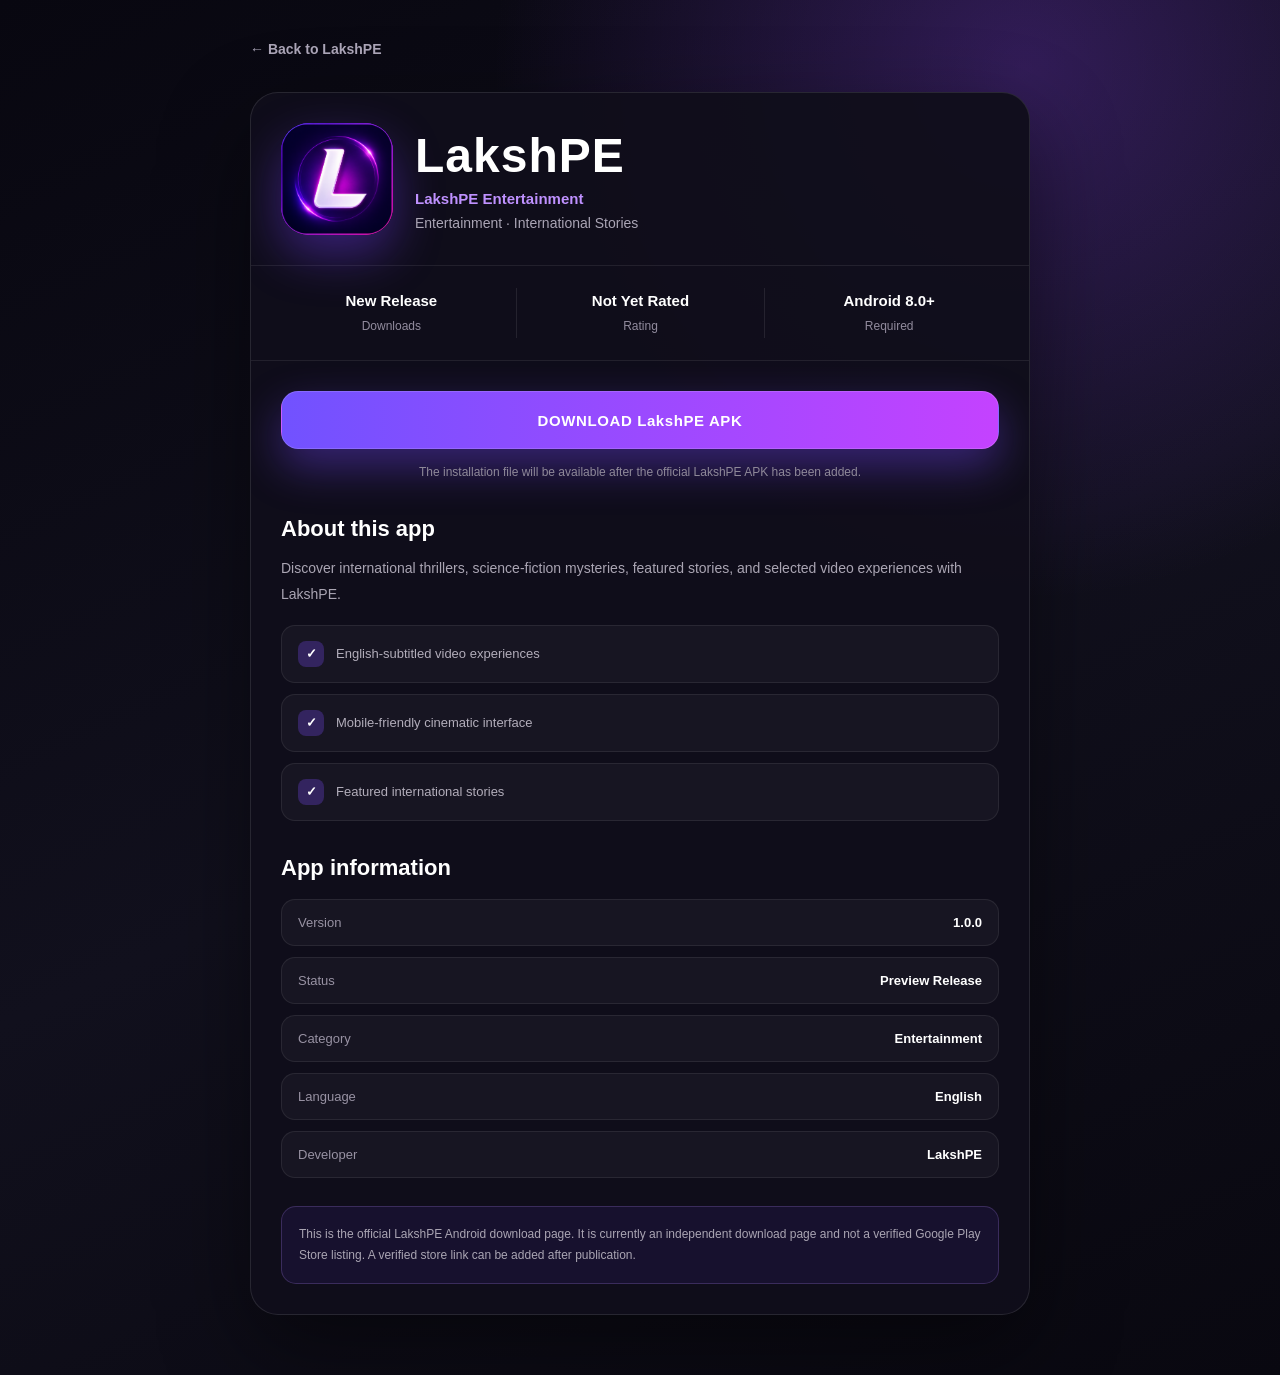
==== download.html @ 7cc82953 "Publish LakshPE website" ====
<!doctype html>
<html lang="en">
  <head>
    <meta charset="UTF-8" />

    <meta
      name="viewport"
      content="width=device-width, initial-scale=1.0"
    />

    <meta
      name="description"
      content="Download the official LakshPE Android application."
    />

    <meta name="theme-color" content="#090713" />

    <title>Download LakshPE for Android</title>

    <style>
      :root {
        font-family:
          Arial,
          Helvetica,
          sans-serif;
        color: #ffffff;
        background: #080710;
      }

      * {
        box-sizing: border-box;
        margin: 0;
        padding: 0;
      }

      body {
        min-width: 320px;
        min-height: 100vh;
        padding: 28px 16px 60px;
        background:
          radial-gradient(
            circle at 80% 5%,
            rgba(146, 71, 255, 0.28),
            transparent 32%
          ),
          linear-gradient(
            155deg,
            #080710,
            #11101d 52%,
            #090810
          );
      }

      a {
        color: inherit;
        text-decoration: none;
      }

      .store-page {
        width: min(780px, 100%);
        margin: 0 auto;
      }

      .back-link {
        min-height: 42px;
        margin-bottom: 22px;
        display: inline-flex;
        align-items: center;
        gap: 8px;
        color: #aaa4b6;
        font-size: 14px;
        font-weight: 700;
      }

      .back-link:hover {
        color: #ffffff;
      }

      .app-card {
        overflow: hidden;
        border: 1px solid rgba(255, 255, 255, 0.1);
        border-radius: 28px;
        background: rgba(16, 14, 27, 0.95);
        box-shadow: 0 34px 90px rgba(0, 0, 0, 0.45);
      }

      .app-header {
        padding: 30px;
        display: flex;
        align-items: center;
        gap: 22px;
      }
      .app-icon {
        width: 112px;
        height: 112px;
        flex: 0 0 auto;
        display: flex;
        align-items: center;
        justify-content: center;
        border-radius: 28px;
        color: #ffffff;
        background:
          linear-gradient(
            140deg,
            #5123df,
            #a52dff 55%,
            #ff3d92
          );
        box-shadow: 0 20px 48px rgba(117, 61, 255, 0.4);
        font-size: 58px;
        font-weight: 900;
        font-style: italic;
      }

      .app-name {
        font-size: clamp(32px, 7vw, 48px);
        letter-spacing: 1px;
      }

      .developer {
        margin-top: 7px;
        color: #bf91ff;
        font-size: 15px;
        font-weight: 800;
      }

      .category {
        margin-top: 8px;
        color: #aaa5b5;
        font-size: 14px;
      }

      .app-stats {
        padding: 22px 16px;
        display: grid;
        grid-template-columns: repeat(3, 1fr);
        border-top: 1px solid rgba(255, 255, 255, 0.08);
        border-bottom: 1px solid rgba(255, 255, 255, 0.08);
      }

      .stat {
        padding: 4px 12px;
        text-align: center;
      }

      .stat + .stat {
        border-left: 1px solid rgba(255, 255, 255, 0.09);
      }

      .stat strong {
        display: block;
        margin-bottom: 7px;
        font-size: 15px;
      }

      .stat span {
        color: #928c9e;
        font-size: 12px;
      }

      .app-content {
        padding: 30px;
      }

      .download-button {
        min-height: 58px;
        width: 100%;
        display: flex;
        align-items: center;
        justify-content: center;
        border: 1px solid rgba(255, 255, 255, 0.14);
        border-radius: 17px;
        color: #ffffff;
        background:
          linear-gradient(
            90deg,
            #7152ff,
            #c442ff
          );
        box-shadow: 0 18px 44px rgba(118, 69, 255, 0.4);
        font-size: 15px;
        font-weight: 900;
        letter-spacing: 0.6px;
        transition:
          transform 0.2s ease,
          box-shadow 0.2s ease;
      }

      .download-button:hover {
        transform: translateY(-2px);
        box-shadow: 0 23px 52px rgba(118, 69, 255, 0.54);
      }

      .download-note {
        margin-top: 13px;
        color: #8f8999;
        font-size: 12px;
        line-height: 1.7;
        text-align: center;
      }

      .section {
        margin-top: 34px;
      }

      .section h2 {
        margin-bottom: 14px;
        font-size: 22px;
      }

      .section p {
        color: #aaa5b3;
        font-size: 14px;
        line-height: 1.8;
      }

      .feature-list {
        margin-top: 18px;
        display: grid;
        gap: 11px;
      }

      .feature {
        padding: 15px 16px;
        display: flex;
        align-items: center;
        gap: 12px;
        border: 1px solid rgba(255, 255, 255, 0.08);
        border-radius: 14px;
        background: rgba(255, 255, 255, 0.035);
        color: #b2adba;
        font-size: 13px;
      }

      .feature-mark {
        width: 26px;
        height: 26px;
        flex: 0 0 auto;
        display: flex;
        align-items: center;
        justify-content: center;
        border-radius: 8px;
        color: #ffffff;
        background: rgba(126, 76, 255, 0.28);
        font-weight: 900;
      }

      .information {
        margin-top: 18px;
        display: grid;
        gap: 11px;
      }

      .information-row {
        padding: 15px 16px;
        display: flex;
        align-items: center;
        justify-content: space-between;
        gap: 24px;
        border: 1px solid rgba(255, 255, 255, 0.08);
        border-radius: 14px;
        background: rgba(255, 255, 255, 0.035);
      }

      .information-row span {
        color: #9892a3;
        font-size: 13px;
      }

      .information-row strong {
        font-size: 13px;
        text-align: right;
      }

      .official-notice {
        margin-top: 28px;
        padding: 17px;
        border: 1px solid rgba(184, 135, 255, 0.22);
        border-radius: 15px;
        color: #aaa5b3;
        background: rgba(117, 74, 255, 0.09);
        font-size: 12px;
        line-height: 1.75;
      }

      @media (max-width: 560px) {
        body {
          padding: 18px 11px 40px;
        }

        .app-header {
          padding: 22px 18px;
          align-items: flex-start;
        }

        .app-icon {
          width: 84px;
          height: 84px;
          border-radius: 22px;
          font-size: 43px;
        }

        .app-name {
          font-size: 29px;
        }

        .developer {
          font-size: 13px;
        }

        .category {
          font-size: 12px;
          line-height: 1.5;
        }

        .app-stats {
          padding: 18px 4px;
        }

        .stat {
          padding: 3px 6px;
        }

        .stat strong {
          font-size: 12px;
          line-height: 1.4;
        }

        .stat span {
          font-size: 10px;
        }

        .app-content {
          padding: 23px 18px;
        }

        .information-row {
          align-items: flex-start;
        }
      }
    </style>
  </head>

  <body>
    <main class="store-page">
      <a class="back-link" href="/">
        ← Back to LakshPE
      </a>

      <article class="app-card">
        <header class="app-header">
<div class="app-icon" aria-hidden="true">
  <img
    src="/assets/lakshpe-icon.png"
    alt=""
    style="display: block; width: 100%; height: 100%; object-fit: cover; border-radius: inherit;"
  />
</div>

<div>
  <h1 class="app-name">LakshPE</h1>
            <p class="developer">
              LakshPE Entertainment
            </p>

            <p class="category">
              Entertainment · International Stories
            </p>
          </div>
        </header>

        <section class="app-stats">
          <div class="stat">
            <strong>New Release</strong>
            <span>Downloads</span>
          </div>

          <div class="stat">
            <strong>Not Yet Rated</strong>
            <span>Rating</span>
          </div>

          <div class="stat">
            <strong>Android 8.0+</strong>
            <span>Required</span>
          </div>
        </section>

        <div class="app-content">
          <a
            class="download-button"
href="https://github.com/iqq76359-ship-it/lakshpe-downloads/releases/download/v1.0.0/LakshPE-v1.0.0-release.apk"
            download
          >
            DOWNLOAD LakshPE APK
          </a>

          <p class="download-note">
            The installation file will be available after the
            official LakshPE APK has been added.
          </p>

          <section class="section">
            <h2>About this app</h2>

            <p>
              Discover international thrillers, science-fiction
              mysteries, featured stories, and selected video
              experiences with LakshPE.
            </p>

            <div class="feature-list">
              <div class="feature">
                <span class="feature-mark">✓</span>
                English-subtitled video experiences
              </div>

              <div class="feature">
                <span class="feature-mark">✓</span>
                Mobile-friendly cinematic interface
              </div>

              <div class="feature">
                <span class="feature-mark">✓</span>
                Featured international stories
              </div>
            </div>
          </section>

          <section class="section">
            <h2>App information</h2>

            <div class="information">
              <div class="information-row">
                <span>Version</span>
                <strong>1.0.0</strong>
              </div>

              <div class="information-row">
                <span>Status</span>
                <strong>Preview Release</strong>
              </div>

              <div class="information-row">
                <span>Category</span>
                <strong>Entertainment</strong>
              </div>

              <div class="information-row">
                <span>Language</span>
                <strong>English</strong>
              </div>

              <div class="information-row">
                <span>Developer</span>
                <strong>LakshPE</strong>
              </div>
            </div>
          </section>

          <div class="official-notice">
            This is the official LakshPE Android download page.
            It is currently an independent download page and not
            a verified Google Play Store listing. A verified store
            link can be added after publication.
          </div>
        </div>
      </article>
    </main>
  </body>
</html>
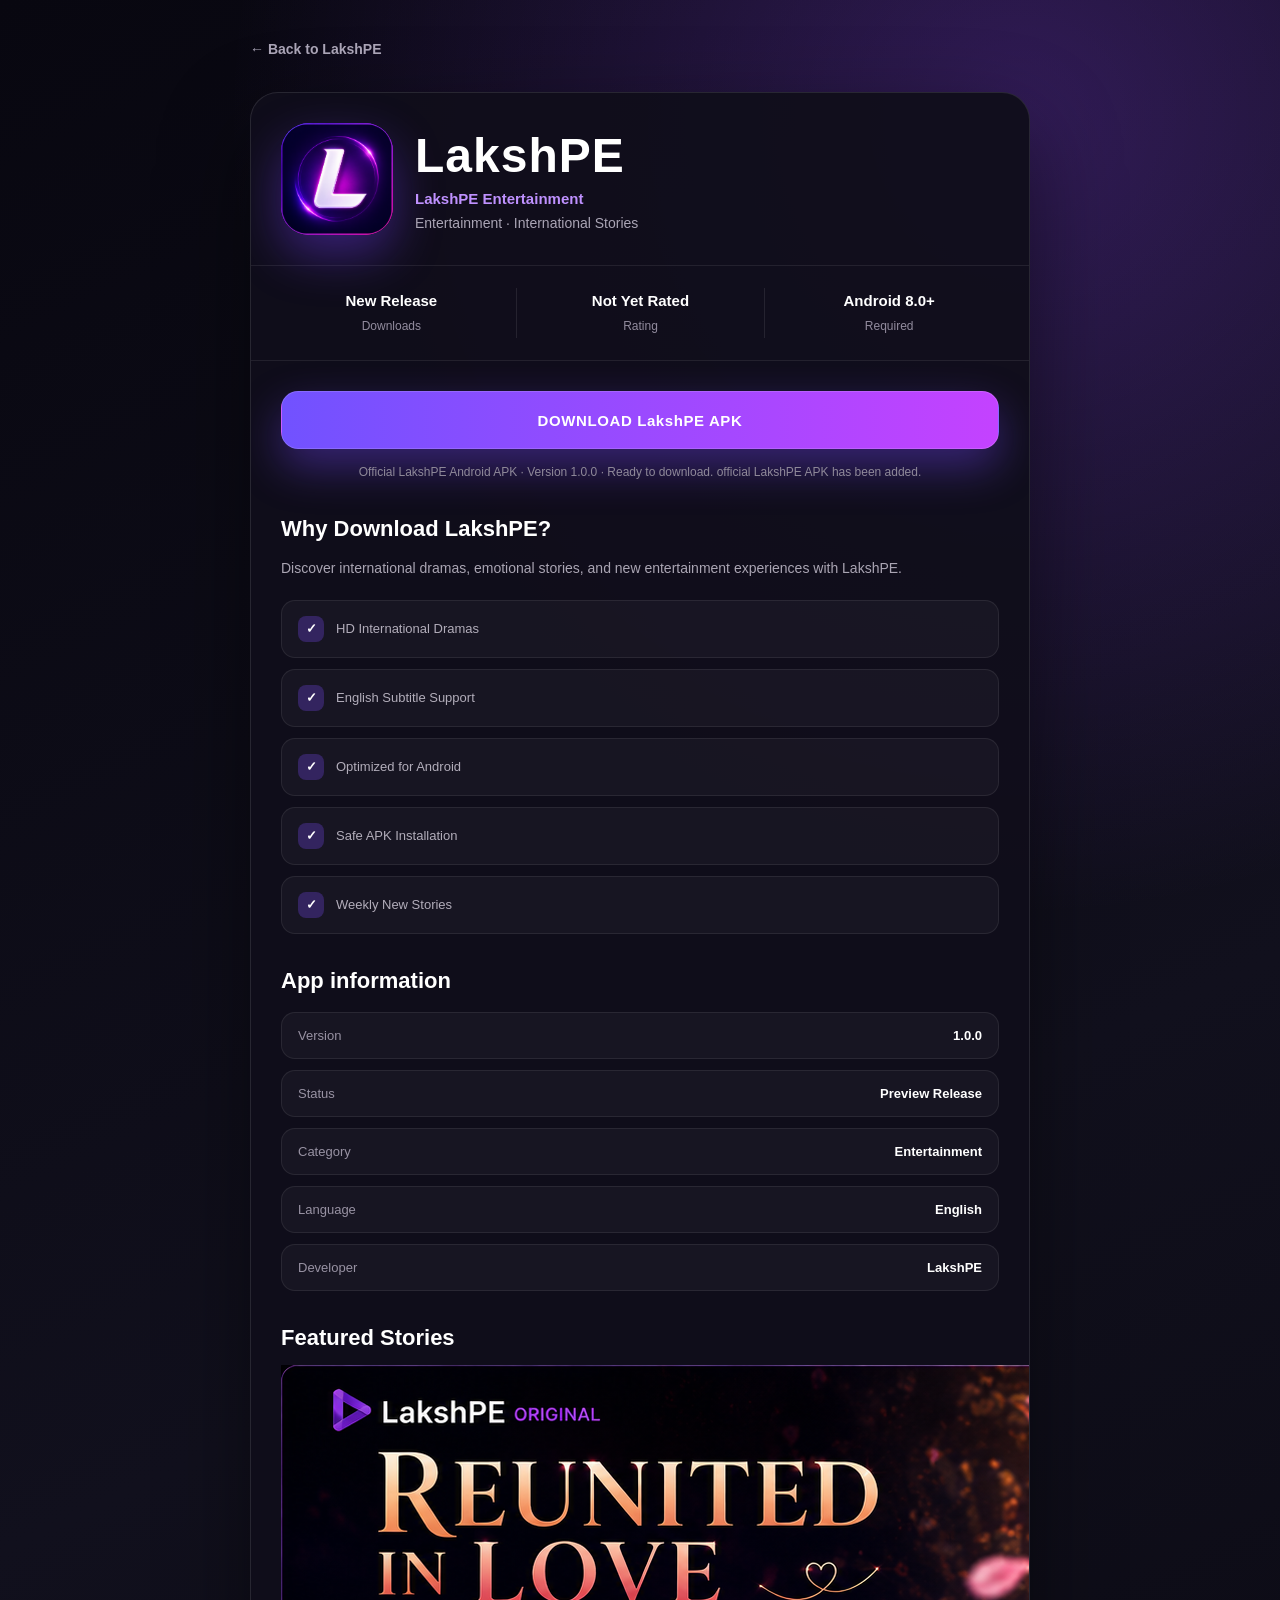
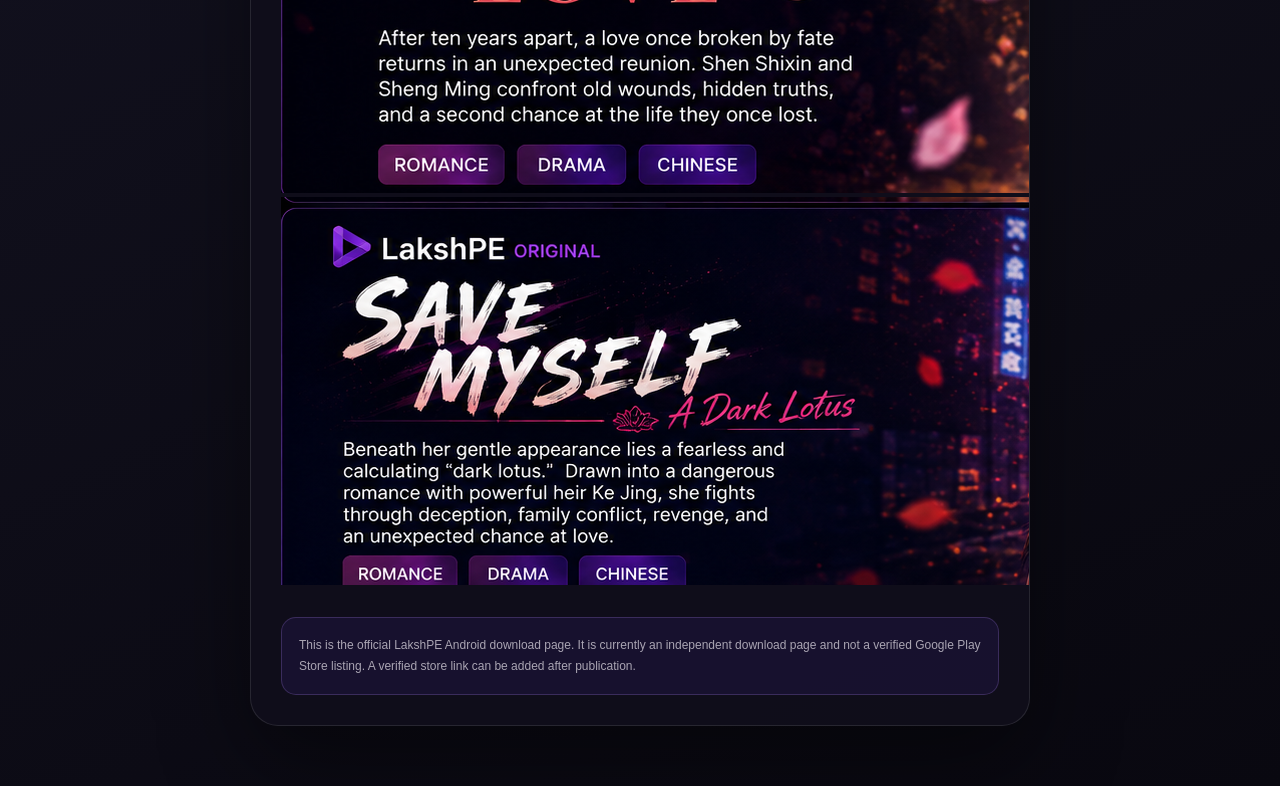
==== commit 6b223fbc: "Launch LakshPE download page and APK" ====
--- a/download.html
+++ b/download.html
@@ -215,7 +215,30 @@
       }
 
       .feature-list {
-        margin-top: 18px;
+        .featured-stories {
+  margin-top: 28px;
+}
+
+.featured-story-list {
+  margin-top: 18px;
+  display: grid;
+  gap: 16px;
+}
+
+.featured-story {
+  display: block;
+  overflow: hidden;
+  border: 1px solid rgba(151, 91, 255, 0.28);
+  border-radius: 18px;
+  background: #080a14;
+}
+
+.featured-story img {
+  width: 100%;
+  height: auto;
+  display: block;
+  object-fit: contain;
+}        margin-top: 18px;
         display: grid;
         gap: 11px;
       }
@@ -389,44 +412,52 @@
         <div class="app-content">
           <a
             class="download-button"
-href="https://github.com/iqq76359-ship-it/lakshpe-downloads/releases/download/v1.0.0/LakshPE-v1.0.0-release.apk"
-            download
+href="./downloads/LakshPE-v1.0.apk"            download
           >
             DOWNLOAD LakshPE APK
           </a>
 
           <p class="download-note">
-            The installation file will be available after the
-            official LakshPE APK has been added.
+Official LakshPE Android APK · Version 1.0.0 · Ready to download.            official LakshPE APK has been added.
           </p>
 
-          <section class="section">
-            <h2>About this app</h2>
-
-            <p>
-              Discover international thrillers, science-fiction
-              mysteries, featured stories, and selected video
-              experiences with LakshPE.
-            </p>
-
-            <div class="feature-list">
-              <div class="feature">
-                <span class="feature-mark">✓</span>
-                English-subtitled video experiences
-              </div>
-
-              <div class="feature">
-                <span class="feature-mark">✓</span>
-                Mobile-friendly cinematic interface
-              </div>
-
-              <div class="feature">
-                <span class="feature-mark">✓</span>
-                Featured international stories
-              </div>
-            </div>
-          </section>
-
+<section class="section">
+  <h2>Why Download LakshPE?</h2>
+
+  <p>
+    Discover international dramas, emotional stories,
+    and new entertainment experiences with LakshPE.
+  </p>
+
+  <div class="feature-list">
+
+    <div class="feature">
+      <span class="feature-mark">✓</span>
+      HD International Dramas
+    </div>
+
+    <div class="feature">
+      <span class="feature-mark">✓</span>
+      English Subtitle Support
+    </div>
+
+    <div class="feature">
+      <span class="feature-mark">✓</span>
+      Optimized for Android
+    </div>
+
+    <div class="feature">
+      <span class="feature-mark">✓</span>
+      Safe APK Installation
+    </div>
+
+    <div class="feature">
+      <span class="feature-mark">✓</span>
+      Weekly New Stories
+    </div>
+
+  </div>
+</section>
           <section class="section">
             <h2>App information</h2>
 
@@ -457,7 +488,27 @@
               </div>
             </div>
           </section>
-
+<section class="section featured-stories">
+  <h2>Featured Stories</h2>
+
+  <div class="featured-story-list">
+
+    <a href="../index.html" class="featured-story">
+      <img
+        src="./assets/reunited-in-love-banner.png"
+        alt="Reunited in Love - LakshPE Original"
+      />
+    </a>
+
+    <a href="../index.html" class="featured-story">
+      <img
+        src="./assets/save-myself-banner.png"
+        alt="Save Myself - LakshPE Original"
+      />
+    </a>
+
+  </div>
+</section>
           <div class="official-notice">
             This is the official LakshPE Android download page.
             It is currently an independent download page and not
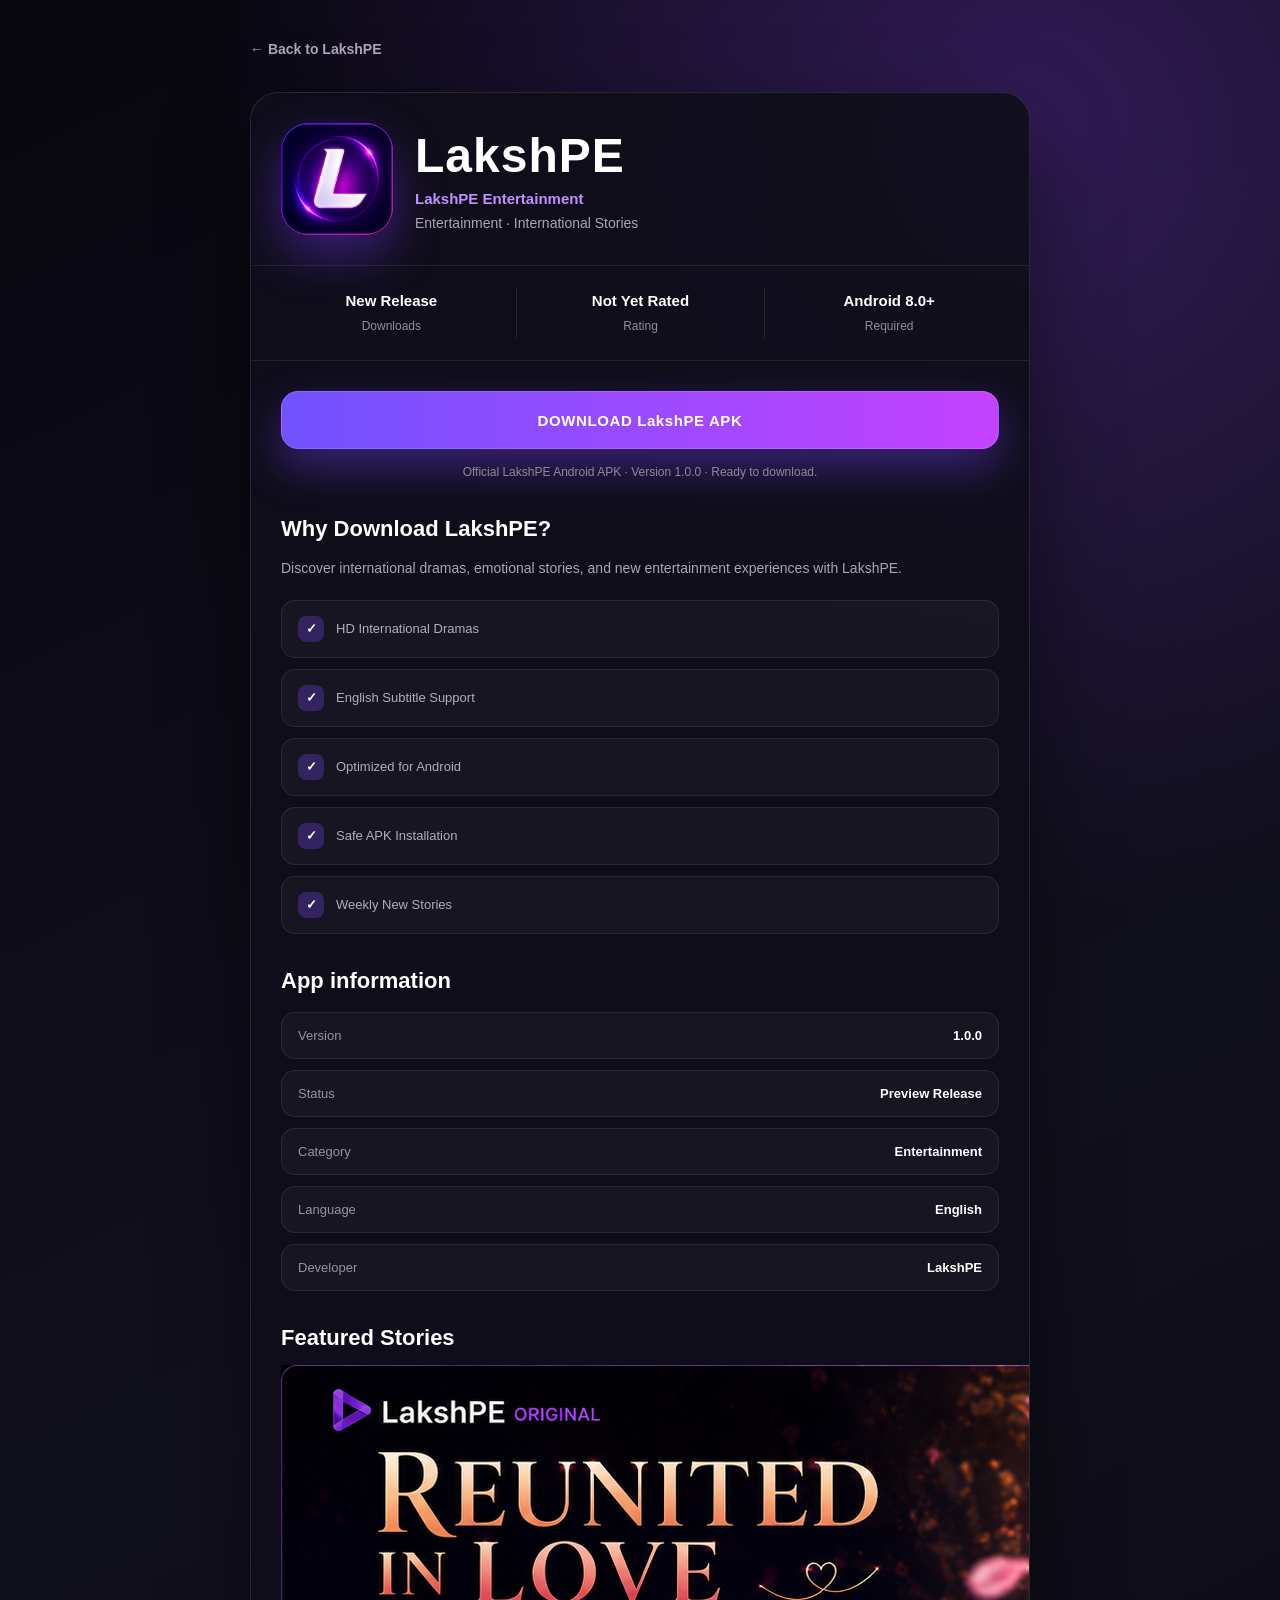
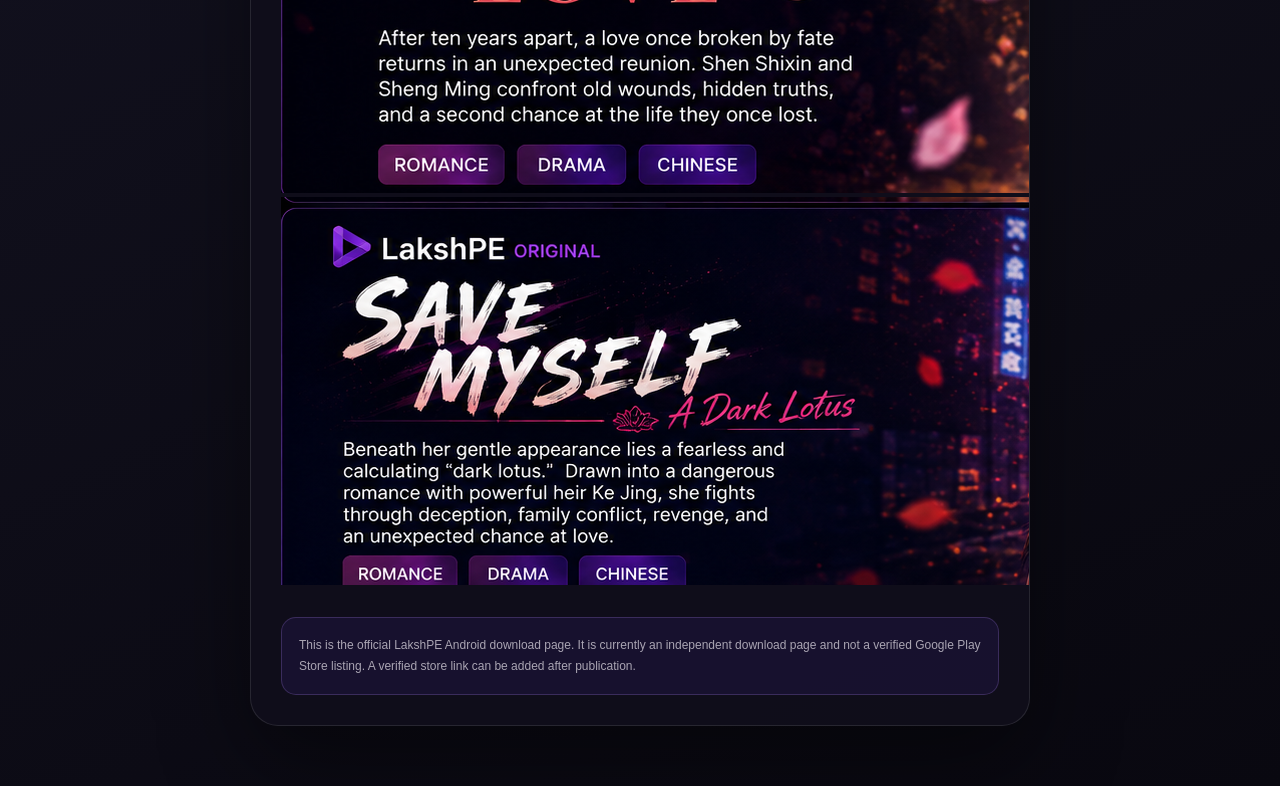
==== commit be154203: "Update APK download status text" ====
--- a/download.html
+++ b/download.html
@@ -418,8 +418,7 @@
           </a>
 
           <p class="download-note">
-Official LakshPE Android APK · Version 1.0.0 · Ready to download.            official LakshPE APK has been added.
-          </p>
+Official LakshPE Android APK · Version 1.0.0 · Ready to download.          </p>
 
 <section class="section">
   <h2>Why Download LakshPE?</h2>
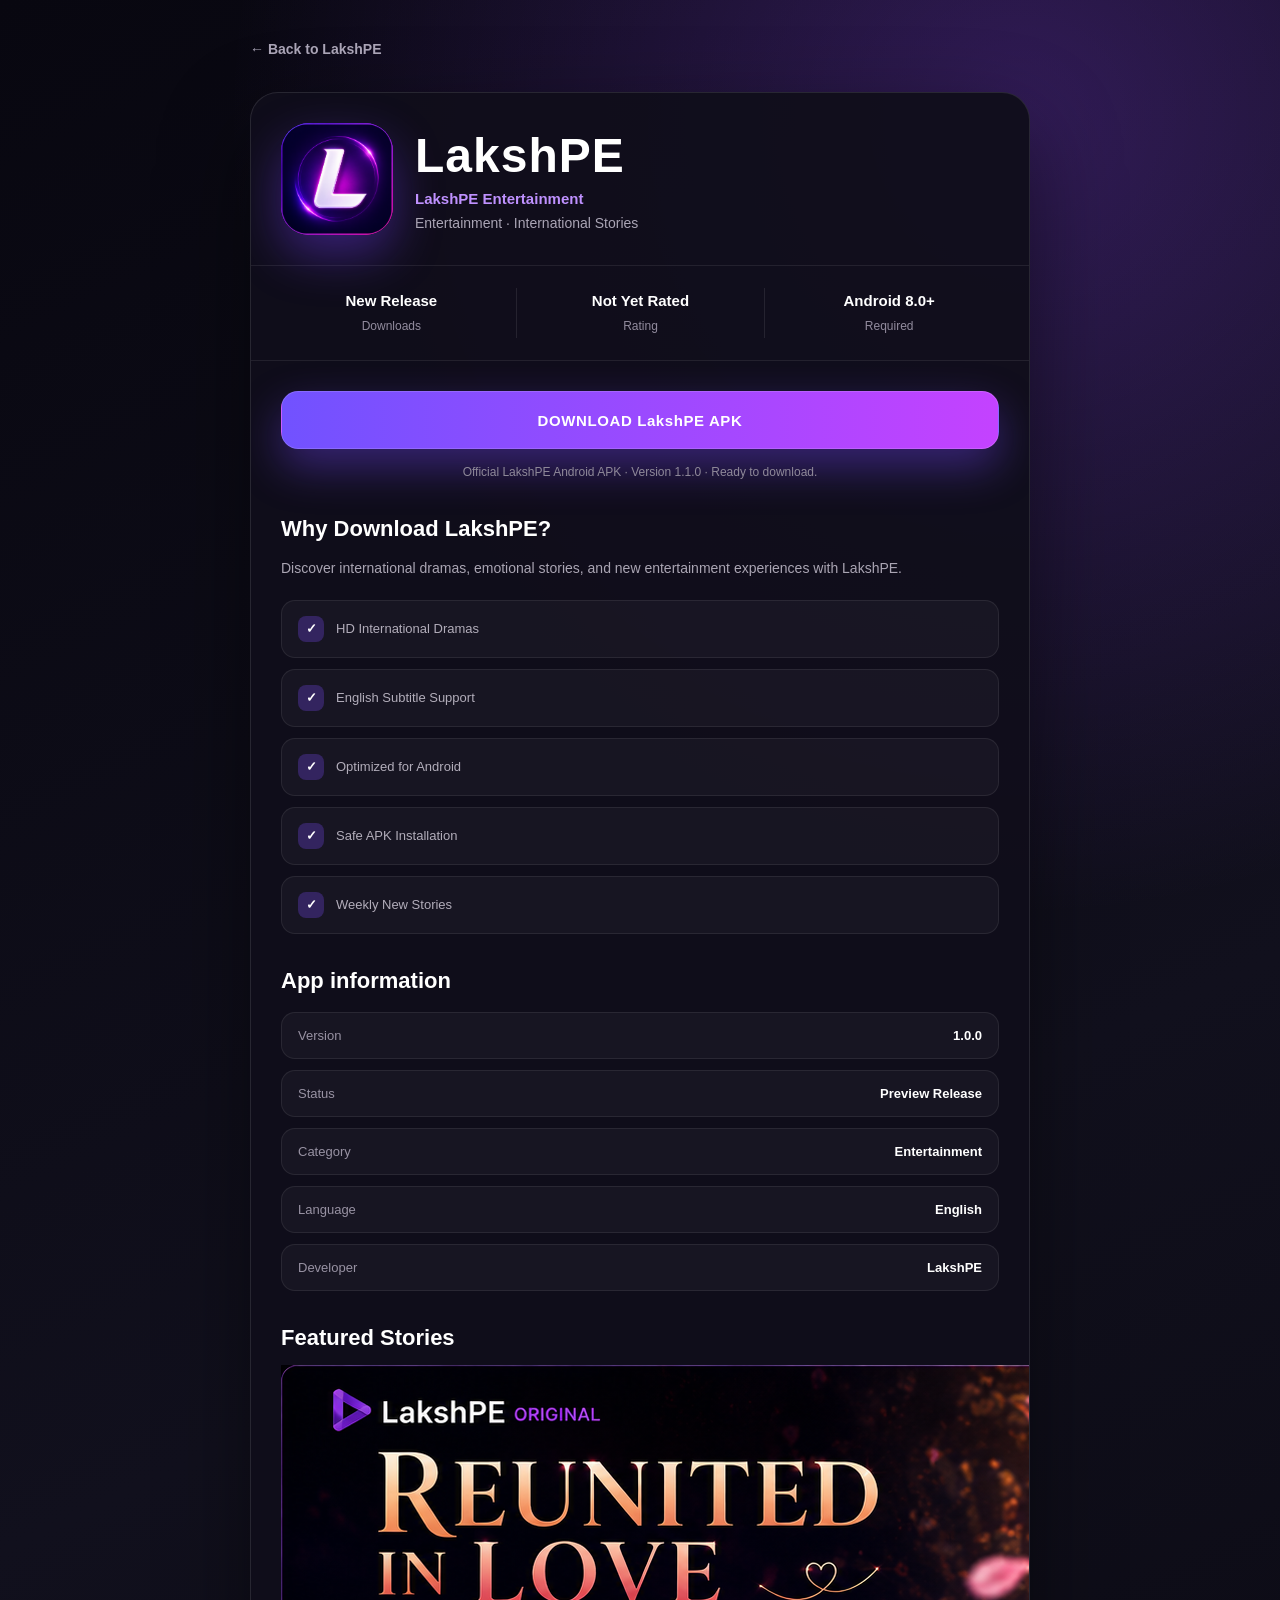
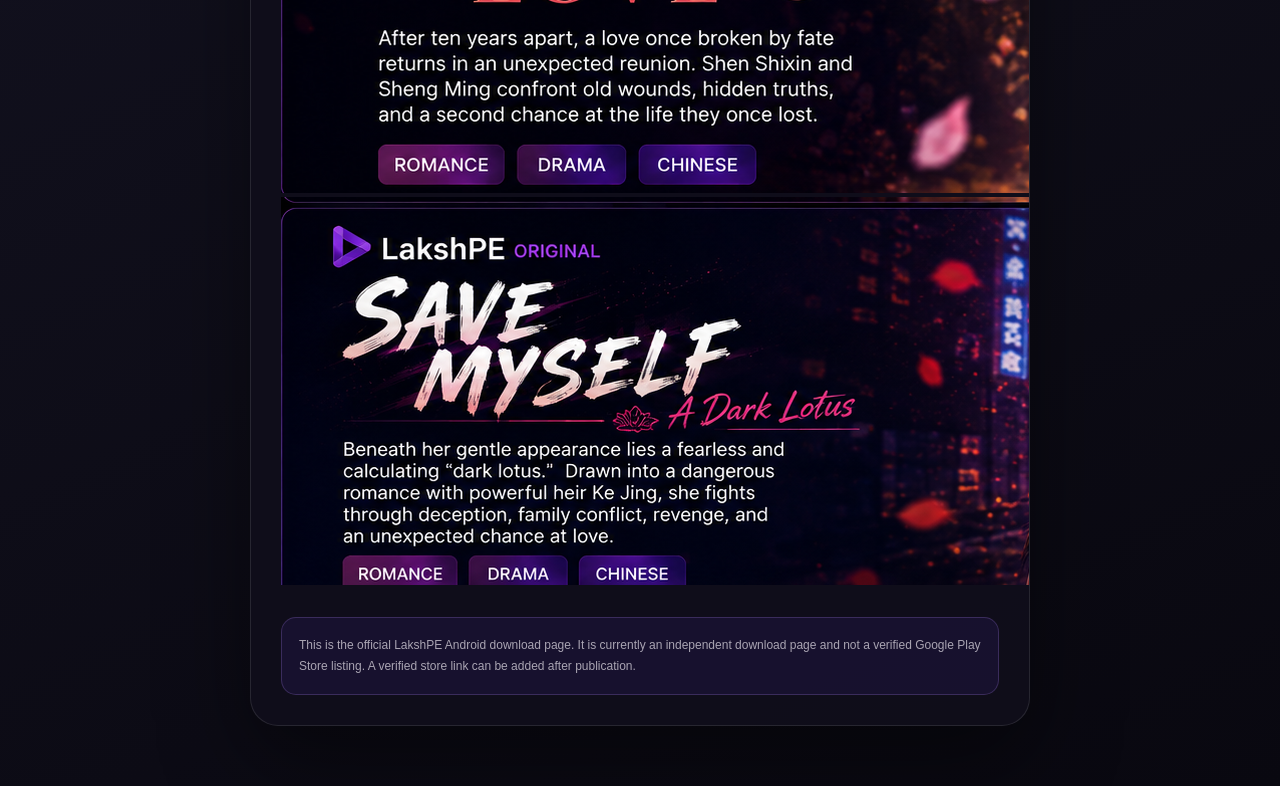
==== commit 091a3ab6: "Update displayed version to 1.1.0" ====
--- a/download.html
+++ b/download.html
@@ -412,13 +412,14 @@
         <div class="app-content">
           <a
             class="download-button"
-href="./downloads/LakshPE-v1.0.apk"            download
+href="https://github.com/lakshpe-official/lakshpe-official.github.io/releases/download/v1.1/LakshPE-FINAL-v1.1.apk"         
+            download
           >
             DOWNLOAD LakshPE APK
           </a>
 
           <p class="download-note">
-Official LakshPE Android APK · Version 1.0.0 · Ready to download.          </p>
+Official LakshPE Android APK · Version 1.1.0 · Ready to download.          </p>
 
 <section class="section">
   <h2>Why Download LakshPE?</h2>
@@ -518,4 +519,4 @@
       </article>
     </main>
   </body>
-</html>+</html>
